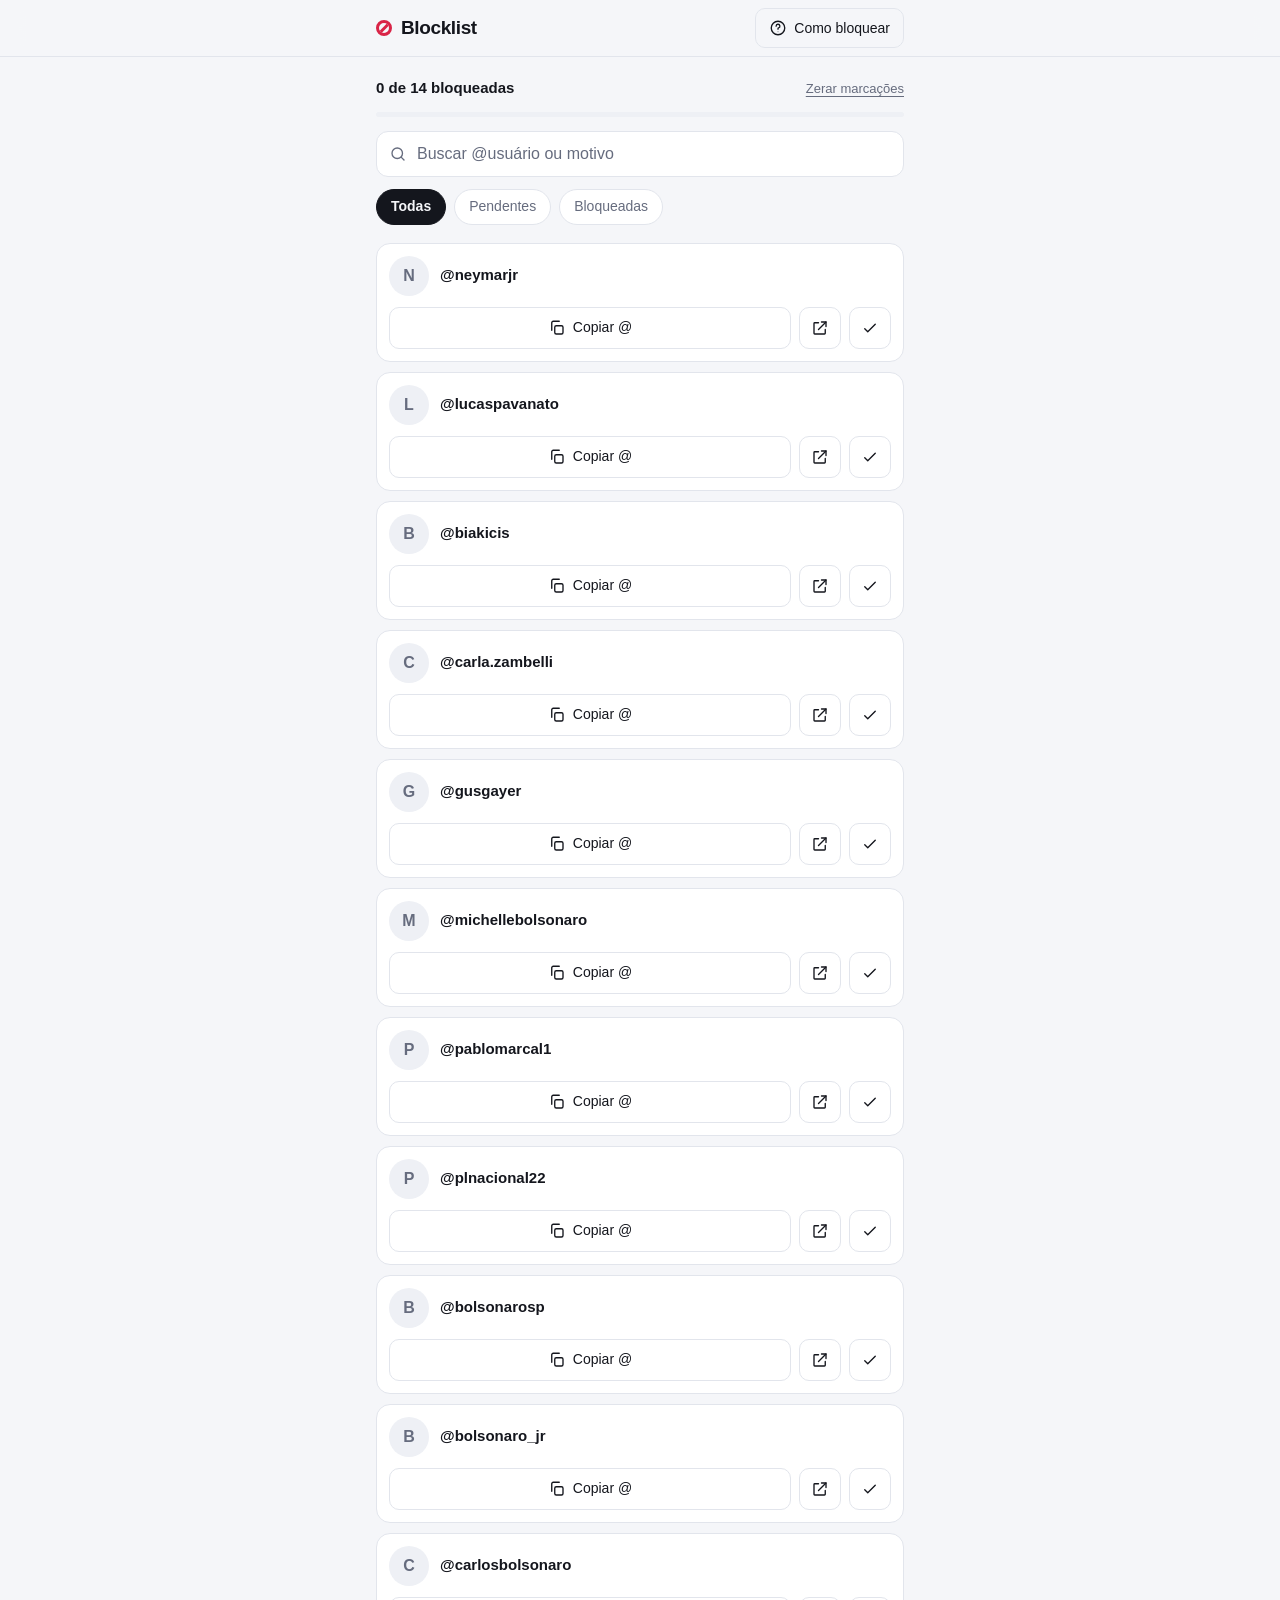
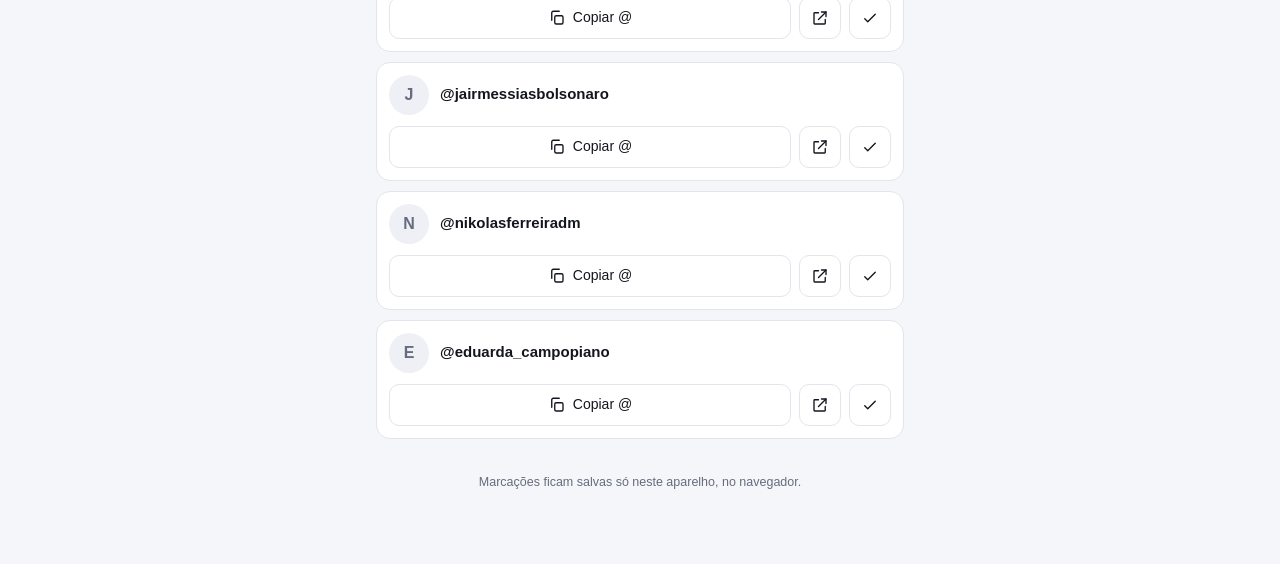
==== public/index.html @ c957976a "Prepara deploy na Cloudflare Workers Move o site para public/ e adiciona wrangler.jsonc servindo os " ====
<!doctype html>
<html lang="pt-BR">
<head>
<meta charset="utf-8">
<meta name="viewport" content="width=device-width, initial-scale=1, viewport-fit=cover">
<meta name="color-scheme" content="dark light">
<meta name="theme-color" content="#0c0d11">
<title>Blocklist</title>
<meta name="description" content="Lista de contas do Instagram para bloquear, com cópia rápida do @ e instruções passo a passo.">
<link rel="icon" href="data:image/svg+xml,<svg xmlns='http://www.w3.org/2000/svg' viewBox='0 0 32 32'><circle cx='16' cy='16' r='11' fill='none' stroke='%23ff4d6a' stroke-width='4'/><line x1='8' y1='24' x2='24' y2='8' stroke='%23ff4d6a' stroke-width='4'/></svg>">
<link rel="stylesheet" href="styles.css">
</head>
<body>

<header class="topbar">
  <div class="wrap topbar__inner">
    <h1 class="brand">
      <span class="brand__mark" aria-hidden="true"></span>
      Blocklist
    </h1>
    <button type="button" class="btn btn--ghost" id="btnHelp">
      <svg class="ico" viewBox="0 0 24 24" aria-hidden="true"><circle cx="12" cy="12" r="9"/><path d="M9.5 9.5a2.5 2.5 0 1 1 3.2 2.4c-.6.2-.7.6-.7 1.1v.5"/><circle cx="12" cy="17" r=".6" fill="currentColor" stroke="none"/></svg>
      Como bloquear
    </button>
  </div>
</header>

<main class="wrap">

  <section class="progress" aria-label="Progresso">
    <div class="progress__row">
      <strong id="progressText">0 de 0 bloqueadas</strong>
      <button type="button" class="linkbtn" id="btnReset">Zerar marcações</button>
    </div>
    <div class="progress__track"><div class="progress__bar" id="progressBar"></div></div>
  </section>

  <div class="controls">
    <div class="search">
      <svg class="ico search__ico" viewBox="0 0 24 24" aria-hidden="true"><circle cx="11" cy="11" r="7"/><path d="m20 20-3.5-3.5"/></svg>
      <input type="search" id="search" placeholder="Buscar @usuário ou motivo" autocomplete="off" autocapitalize="off" spellcheck="false" aria-label="Buscar na lista">
    </div>
    <div class="chips" role="tablist" aria-label="Filtrar lista">
      <button type="button" class="chip is-active" role="tab" aria-selected="true" data-filter="todas">Todas</button>
      <button type="button" class="chip" role="tab" aria-selected="false" data-filter="pendentes">Pendentes</button>
      <button type="button" class="chip" role="tab" aria-selected="false" data-filter="bloqueadas">Bloqueadas</button>
    </div>
  </div>

  <ul class="list" id="list"></ul>

  <p class="empty" id="empty" hidden>Nenhuma conta encontrada.</p>

  <p class="foot">Marcações ficam salvas só neste aparelho, no navegador.</p>
</main>

<dialog class="sheet" id="helpPanel" aria-labelledby="helpTitle">
  <div class="sheet__panel">
    <div class="sheet__grab" aria-hidden="true"></div>
    <h2 class="sheet__title" id="helpTitle">Como bloquear no Instagram</h2>
    <ol class="steps">
      <li>Toque em <strong>Copiar</strong> na conta da lista. O @ vai para a área de transferência.</li>
      <li>Toque em <strong>Abrir</strong> — o perfil abre direto no app. Se preferir, cole o @ na busca do Instagram.</li>
      <li>No perfil, toque nos <strong>três pontinhos</strong> (⋯) no canto superior direito.</li>
      <li>Escolha <strong>Bloquear</strong>.</li>
      <li>Confirme em <strong>Bloquear</strong>. O Instagram oferece bloquear também as contas novas que a pessoa criar — marque essa opção se aparecer.</li>
      <li>Volte aqui e toque no <strong>✓</strong> para marcar a conta como feita.</li>
    </ol>
    <p class="sheet__note">Bloquear é silencioso: a pessoa não recebe nenhum aviso.</p>
    <button type="button" class="btn btn--primary btn--block" id="btnCloseHelp">Entendi</button>
  </div>
</dialog>

<div class="toast" id="toast" role="status" aria-live="polite"></div>

<script src="accounts.js"></script>
<script src="app.js"></script>
</body>
</html>
---- public/styles.css ----
:root {
  --bg: #0c0d11;
  --surface: #14161d;
  --surface-2: #1b1e27;
  --border: #272b36;
  --text: #eceef4;
  --muted: #8b90a0;
  --accent: #ff4d6a;
  --accent-ink: #ffffff;
  --ok: #2fd18b;
  --radius: 14px;
  --safe-b: env(safe-area-inset-bottom, 0px);
}

@media (prefers-color-scheme: light) {
  :root:not([data-theme="dark"]) {
    --bg: #f5f6f9;
    --surface: #ffffff;
    --surface-2: #eef0f5;
    --border: #e2e5ec;
    --text: #14161d;
    --muted: #666c7e;
    --accent: #d92447;
    --ok: #12a06a;
  }
}

* { box-sizing: border-box; }

html { -webkit-text-size-adjust: 100%; }

body {
  margin: 0;
  background: var(--bg);
  color: var(--text);
  font: 16px/1.5 -apple-system, BlinkMacSystemFont, "Segoe UI", Roboto, "Helvetica Neue", Arial, sans-serif;
  -webkit-font-smoothing: antialiased;
  padding-bottom: calc(32px + var(--safe-b));
}

.wrap {
  width: 100%;
  max-width: 560px;
  margin: 0 auto;
  padding: 0 16px;
}

.ico {
  width: 18px;
  height: 18px;
  flex: 0 0 auto;
  fill: none;
  stroke: currentColor;
  stroke-width: 1.8;
  stroke-linecap: round;
  stroke-linejoin: round;
}

/* ---------- topo ---------- */

.topbar {
  position: sticky;
  top: 0;
  z-index: 10;
  background: color-mix(in srgb, var(--bg) 88%, transparent);
  backdrop-filter: saturate(140%) blur(12px);
  border-bottom: 1px solid var(--border);
}

.topbar__inner {
  display: flex;
  align-items: center;
  justify-content: space-between;
  gap: 12px;
  min-height: 56px;
}

.brand {
  display: flex;
  align-items: center;
  gap: 9px;
  margin: 0;
  font-size: 19px;
  letter-spacing: -0.02em;
}

.brand__mark {
  width: 16px;
  height: 16px;
  border-radius: 50%;
  border: 3px solid var(--accent);
  position: relative;
  overflow: hidden;
}

.brand__mark::after {
  content: "";
  position: absolute;
  inset: -4px;
  margin: auto;
  width: 3px;
  height: 22px;
  background: var(--accent);
  transform: rotate(45deg);
}

/* ---------- botões ---------- */

.btn {
  display: inline-flex;
  align-items: center;
  justify-content: center;
  gap: 7px;
  min-height: 40px;
  padding: 0 13px;
  border-radius: 10px;
  border: 1px solid var(--border);
  background: var(--surface);
  color: var(--text);
  font: inherit;
  font-size: 14px;
  font-weight: 500;
  cursor: pointer;
  -webkit-tap-highlight-color: transparent;
  transition: background .15s, border-color .15s, transform .08s;
}

.btn:active { transform: scale(.97); }

.btn--ghost { background: transparent; }

.btn--primary {
  background: var(--accent);
  border-color: var(--accent);
  color: var(--accent-ink);
}

.btn--block { width: 100%; min-height: 48px; font-size: 16px; }

.linkbtn {
  border: 0;
  background: none;
  padding: 4px 0;
  color: var(--muted);
  font: inherit;
  font-size: 13px;
  text-decoration: underline;
  text-underline-offset: 3px;
  cursor: pointer;
}

:is(.btn, .chip, .linkbtn, .icon-btn, input):focus-visible {
  outline: 2px solid var(--accent);
  outline-offset: 2px;
}

/* ---------- progresso ---------- */

.progress { padding: 18px 0 14px; }

.progress__row {
  display: flex;
  align-items: baseline;
  justify-content: space-between;
  gap: 12px;
  margin-bottom: 9px;
}

.progress__row strong { font-size: 15px; font-weight: 600; }

.progress__track {
  height: 5px;
  border-radius: 99px;
  background: var(--surface-2);
  overflow: hidden;
}

.progress__bar {
  height: 100%;
  width: 0;
  border-radius: 99px;
  background: var(--ok);
  transition: width .3s ease;
}

/* ---------- busca e filtros ---------- */

.controls { display: grid; gap: 10px; margin-bottom: 16px; }

.search { position: relative; }

.search__ico {
  position: absolute;
  left: 13px;
  top: 50%;
  transform: translateY(-50%);
  color: var(--muted);
  pointer-events: none;
}

.search input {
  width: 100%;
  min-height: 46px;
  padding: 0 14px 0 40px;
  border-radius: 12px;
  border: 1px solid var(--border);
  background: var(--surface);
  color: var(--text);
  font: inherit;
  font-size: 16px; /* 16px evita zoom automático no iOS */
}

.search input::placeholder { color: var(--muted); }
.search input::-webkit-search-cancel-button { filter: grayscale(1) opacity(.6); }

.chips {
  display: flex;
  gap: 8px;
  overflow-x: auto;
  scrollbar-width: none;
  margin: 0 -16px;
  padding: 2px 16px;
}

.chips::-webkit-scrollbar { display: none; }

.chip {
  flex: 0 0 auto;
  min-height: 36px;
  padding: 0 14px;
  border-radius: 99px;
  border: 1px solid var(--border);
  background: var(--surface);
  color: var(--muted);
  font: inherit;
  font-size: 14px;
  cursor: pointer;
  -webkit-tap-highlight-color: transparent;
}

.chip.is-active {
  background: var(--text);
  border-color: var(--text);
  color: var(--bg);
  font-weight: 600;
}

/* ---------- lista ---------- */

.list {
  list-style: none;
  margin: 0;
  padding: 0;
  display: grid;
  gap: 10px;
}

.item {
  background: var(--surface);
  border: 1px solid var(--border);
  border-radius: var(--radius);
  padding: 12px;
  transition: opacity .2s;
}

.item.is-blocked { opacity: .5; }
.item.is-blocked .item__handle { text-decoration: line-through; }

.item__head {
  display: flex;
  align-items: center;
  gap: 11px;
  margin-bottom: 11px;
}

.avatar {
  width: 40px;
  height: 40px;
  flex: 0 0 auto;
  border-radius: 50%;
  display: grid;
  place-items: center;
  background: var(--surface-2);
  color: var(--muted);
  font-weight: 700;
  font-size: 16px;
  text-transform: uppercase;
}

.item__meta { min-width: 0; flex: 1; }

.item__handle {
  font-weight: 600;
  font-size: 15px;
  white-space: nowrap;
  overflow: hidden;
  text-overflow: ellipsis;
}

.item__note {
  color: var(--muted);
  font-size: 13px;
  line-height: 1.35;
  margin-top: 2px;
  display: -webkit-box;
  -webkit-line-clamp: 2;
  -webkit-box-orient: vertical;
  overflow: hidden;
}

.item__actions {
  display: grid;
  grid-template-columns: 1fr auto auto;
  gap: 8px;
}

.item__actions .btn { min-height: 42px; }

.btn--icon { padding: 0; width: 42px; }

.btn--done {
  color: var(--ok);
  border-color: color-mix(in srgb, var(--ok) 45%, var(--border));
  background: color-mix(in srgb, var(--ok) 12%, transparent);
}

.btn.is-copied {
  color: var(--ok);
  border-color: color-mix(in srgb, var(--ok) 45%, var(--border));
}

.empty, .foot {
  text-align: center;
  color: var(--muted);
  font-size: 14px;
  padding: 28px 8px;
}

.foot { font-size: 12.5px; padding-top: 22px; }

/* ---------- painel de instruções ---------- */

.sheet {
  border: 0;
  padding: 0;
  background: transparent;
  width: 100%;
  max-width: 560px;
  margin: auto auto 0;
}

.sheet::backdrop { background: rgba(0, 0, 0, .65); }

.sheet__panel {
  background: var(--surface);
  border: 1px solid var(--border);
  border-bottom: 0;
  border-radius: 20px 20px 0 0;
  padding: 10px 18px calc(20px + var(--safe-b));
  color: var(--text);
}

.sheet__grab {
  width: 38px;
  height: 4px;
  border-radius: 99px;
  background: var(--border);
  margin: 0 auto 14px;
}

.sheet__title { margin: 0 0 14px; font-size: 18px; letter-spacing: -0.01em; }

.steps { margin: 0 0 16px; padding-left: 20px; display: grid; gap: 10px; }
.steps li { font-size: 14.5px; line-height: 1.45; padding-left: 2px; }
.steps strong { font-weight: 600; }

.sheet__note {
  margin: 0 0 16px;
  padding: 11px 13px;
  border-radius: 10px;
  background: var(--surface-2);
  color: var(--muted);
  font-size: 13.5px;
}

/* ---------- toast ---------- */

.toast {
  position: fixed;
  left: 50%;
  bottom: calc(22px + var(--safe-b));
  transform: translate(-50%, 14px);
  z-index: 50;
  max-width: calc(100% - 32px);
  padding: 11px 16px;
  border-radius: 99px;
  background: var(--text);
  color: var(--bg);
  font-size: 14px;
  font-weight: 500;
  opacity: 0;
  pointer-events: none;
  transition: opacity .2s, transform .2s;
}

.toast.is-on { opacity: 1; transform: translate(-50%, 0); }

@media (prefers-reduced-motion: reduce) {
  * { transition: none !important; animation: none !important; }
}
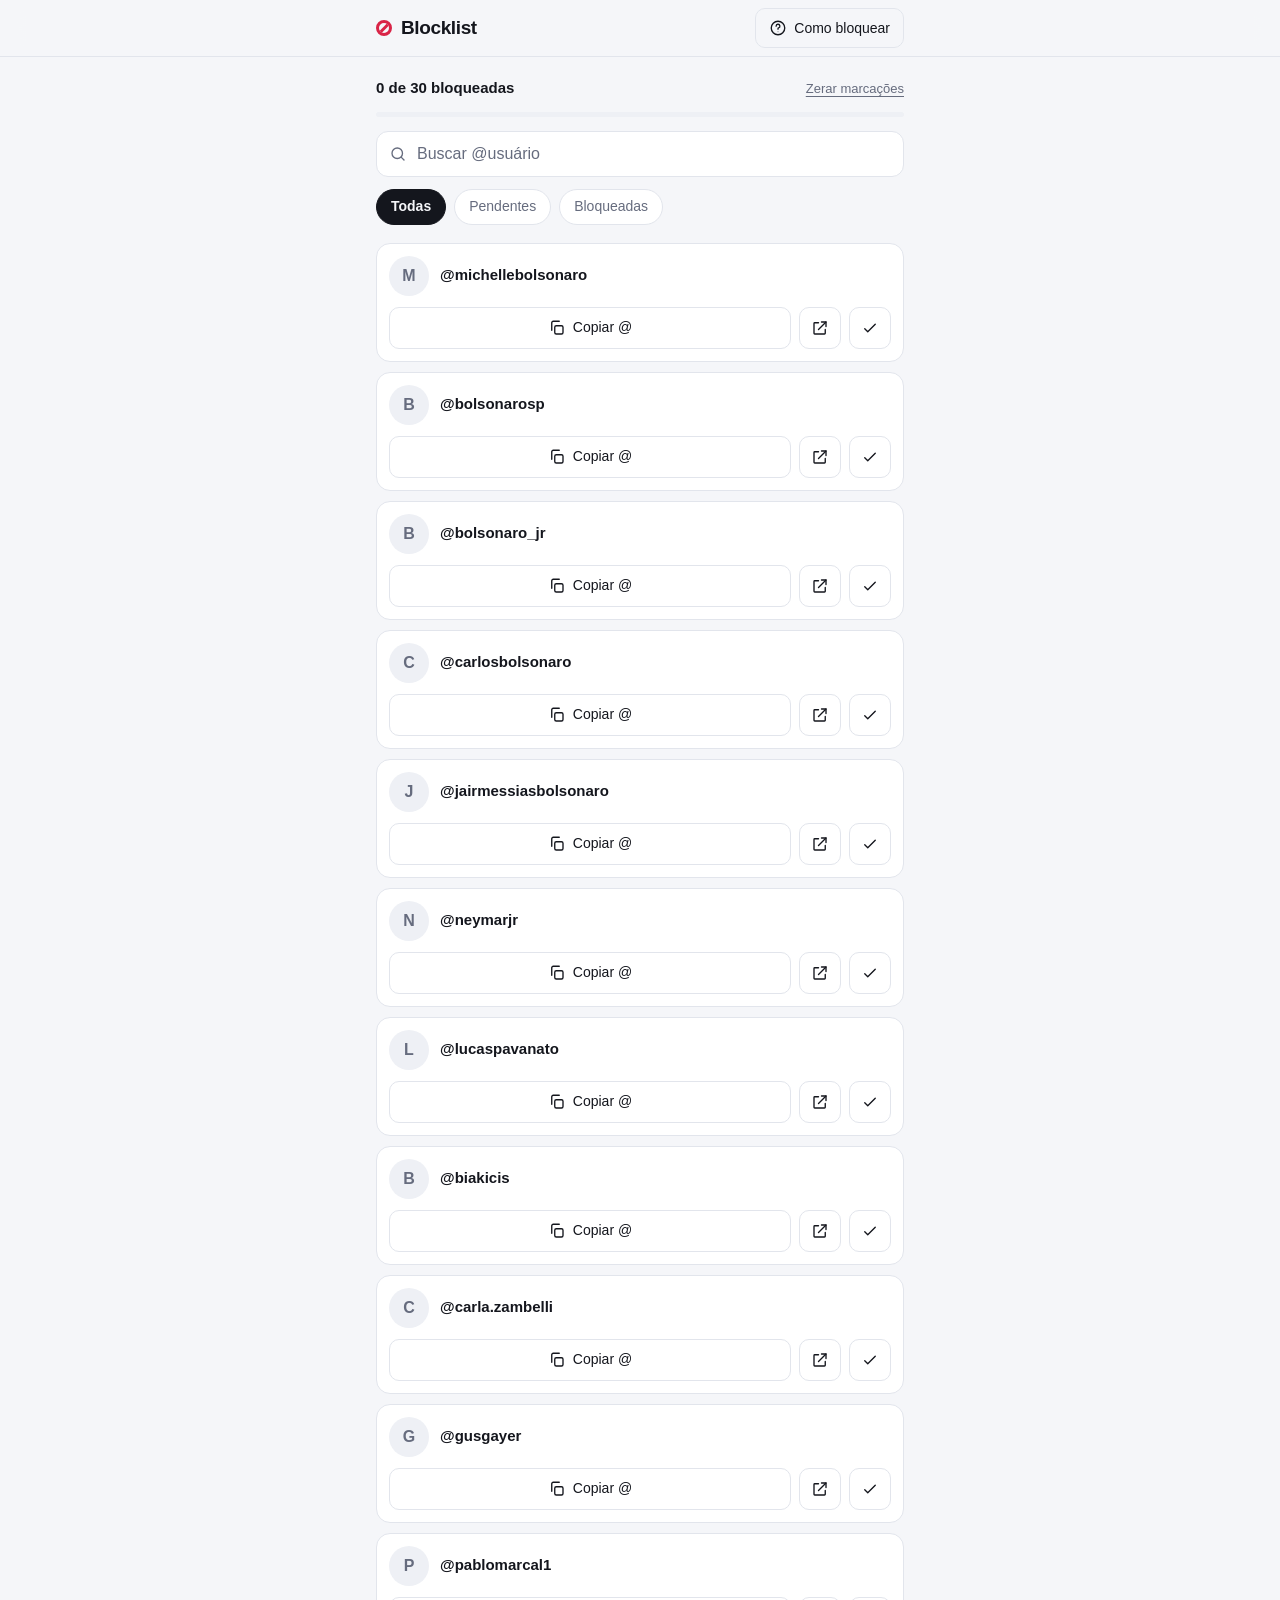
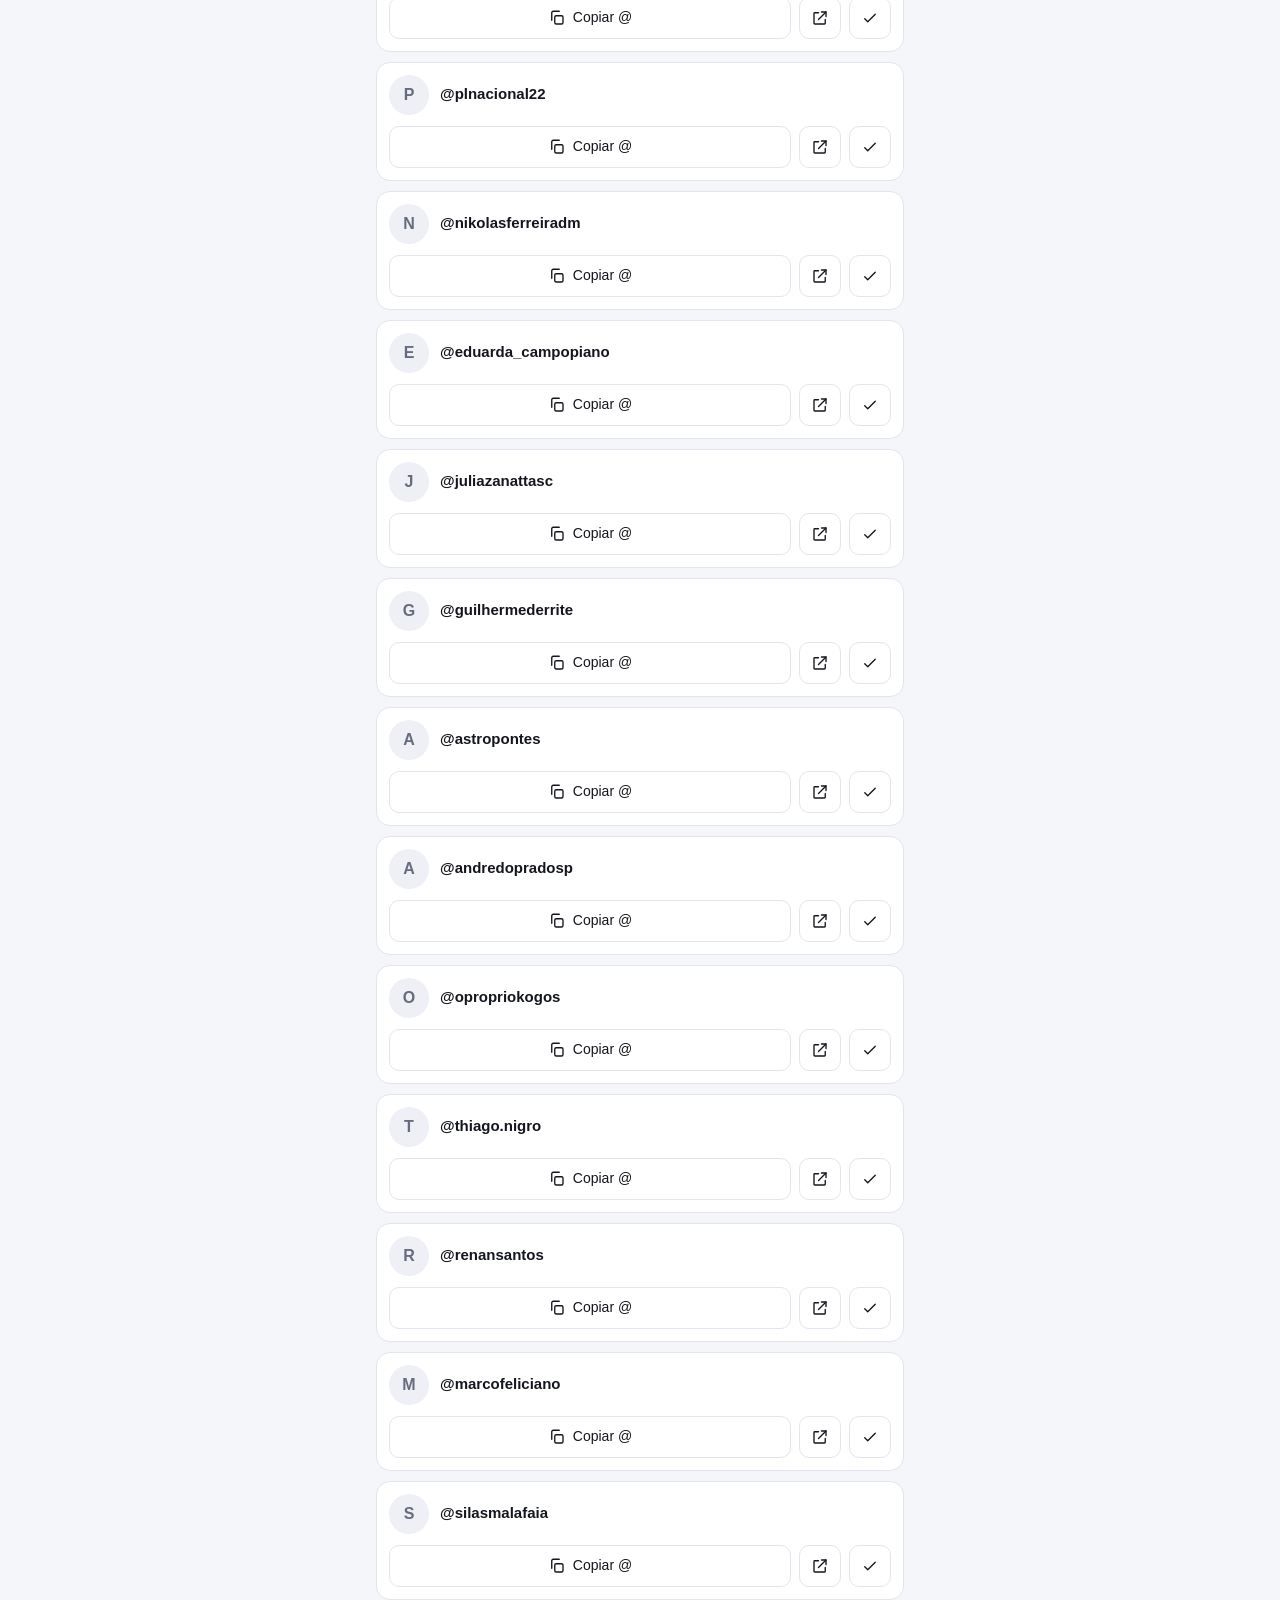
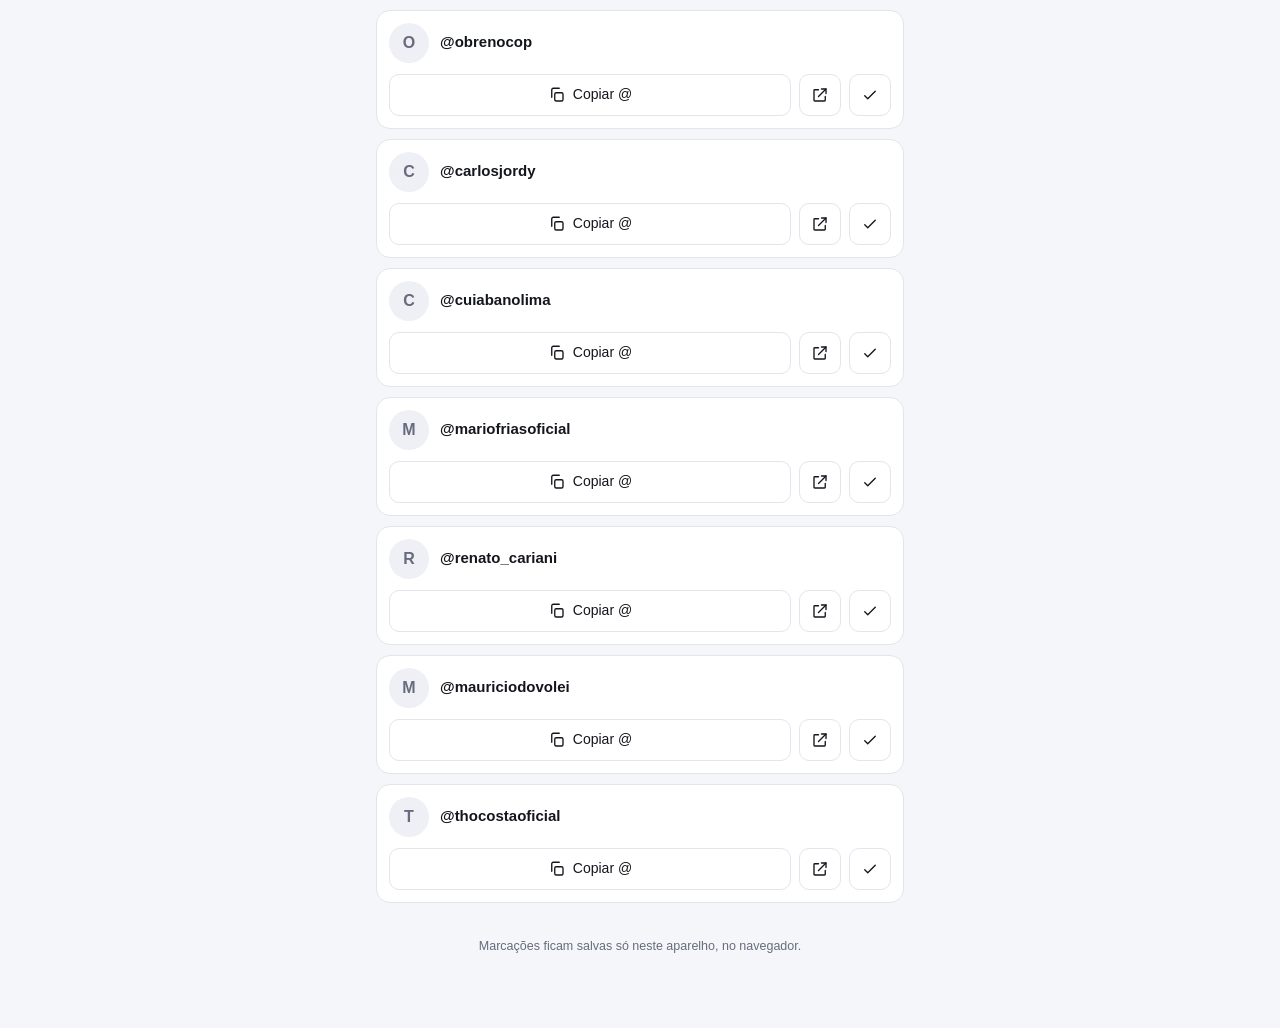
==== commit 7678ed0b: "Simplifica o placeholder da busca Nenhuma conta usa nota, então "ou motivo" só confundia.  Co-Author" ====
--- a/public/index.html
+++ b/public/index.html
@@ -38,7 +38,7 @@
   <div class="controls">
     <div class="search">
       <svg class="ico search__ico" viewBox="0 0 24 24" aria-hidden="true"><circle cx="11" cy="11" r="7"/><path d="m20 20-3.5-3.5"/></svg>
-      <input type="search" id="search" placeholder="Buscar @usuário ou motivo" autocomplete="off" autocapitalize="off" spellcheck="false" aria-label="Buscar na lista">
+      <input type="search" id="search" placeholder="Buscar @usuário" autocomplete="off" autocapitalize="off" spellcheck="false" aria-label="Buscar na lista">
     </div>
     <div class="chips" role="tablist" aria-label="Filtrar lista">
       <button type="button" class="chip is-active" role="tab" aria-selected="true" data-filter="todas">Todas</button>
@@ -57,16 +57,73 @@
 <dialog class="sheet" id="helpPanel" aria-labelledby="helpTitle">
   <div class="sheet__panel">
     <div class="sheet__grab" aria-hidden="true"></div>
-    <h2 class="sheet__title" id="helpTitle">Como bloquear no Instagram</h2>
-    <ol class="steps">
-      <li>Toque em <strong>Copiar</strong> na conta da lista. O @ vai para a área de transferência.</li>
-      <li>Toque em <strong>Abrir</strong> — o perfil abre direto no app. Se preferir, cole o @ na busca do Instagram.</li>
-      <li>No perfil, toque nos <strong>três pontinhos</strong> (⋯) no canto superior direito.</li>
-      <li>Escolha <strong>Bloquear</strong>.</li>
-      <li>Confirme em <strong>Bloquear</strong>. O Instagram oferece bloquear também as contas novas que a pessoa criar — marque essa opção se aparecer.</li>
-      <li>Volte aqui e toque no <strong>✓</strong> para marcar a conta como feita.</li>
+    <h2 class="sheet__title" id="helpTitle">Como bloquear sem entrar nos perfis</h2>
+    <p class="sheet__lead">Dá para bloquear direto pelas configurações, sem precisar visitar a página nem o feed dessas contas.</p>
+
+    <ol class="guide">
+
+      <li class="guide__step">
+        <div class="guide__head">
+          <span class="guide__num" aria-hidden="true">1</span>
+          <p class="guide__text">No Instagram, vá em <strong>Configurações e atividade</strong> › <strong>Bloqueados</strong>.</p>
+        </div>
+        <div class="phone" aria-hidden="true">
+          <div class="phone__bar"><span>9:41</span><span class="phone__status"></span></div>
+          <div class="phone__nav">
+            <svg class="phone__back" viewBox="0 0 24 24"><path d="m15 5-7 7 7 7"/></svg>
+            <span class="phone__navtitle">Configurações e atividade</span>
+          </div>
+          <ul class="phone__list">
+            <li><svg class="phone__ico" viewBox="0 0 24 24"><path d="M4 7h16M4 12h16M4 17h10"/></svg>Sua atividade<span class="phone__chev"></span></li>
+            <li><svg class="phone__ico" viewBox="0 0 24 24"><path d="M18 16V11a6 6 0 1 0-12 0v5l-2 3h16z"/><path d="M10 21h4"/></svg>Notificações<span class="phone__chev"></span></li>
+            <li><svg class="phone__ico" viewBox="0 0 24 24"><rect x="5" y="10" width="14" height="10" rx="2"/><path d="M8 10V7a4 4 0 0 1 8 0v3"/></svg>Privacidade<span class="phone__chev"></span></li>
+            <li><svg class="phone__ico" viewBox="0 0 24 24"><path d="M12 3 5 6v6c0 4 3 7 7 9 4-2 7-5 7-9V6z"/><path d="m9 12 2 2 4-4"/></svg>Segurança<span class="phone__chev"></span></li>
+            <li class="is-hl"><svg class="phone__ico" viewBox="0 0 24 24"><circle cx="12" cy="12" r="8"/><path d="m6.5 17.5 11-11"/></svg>Bloqueados<span class="phone__chev"></span></li>
+          </ul>
+        </div>
+      </li>
+
+      <li class="guide__step">
+        <div class="guide__head">
+          <span class="guide__num" aria-hidden="true">2</span>
+          <p class="guide__text">Toque no ícone <strong>+</strong>, cole o <strong>@</strong> que você copiou aqui e selecione <strong>Bloquear</strong>.</p>
+        </div>
+        <div class="phone" aria-hidden="true">
+          <div class="phone__bar"><span>9:41</span><span class="phone__status"></span></div>
+          <div class="phone__nav">
+            <svg class="phone__back" viewBox="0 0 24 24"><path d="m15 5-7 7 7 7"/></svg>
+            <span class="phone__navtitle">Bloqueados</span>
+            <svg class="phone__plus" viewBox="0 0 24 24"><circle cx="12" cy="12" r="9"/><path d="M12 8v8M8 12h8"/></svg>
+          </div>
+          <div class="phone__body">
+            <div class="phone__field phone__field--search">
+              <svg viewBox="0 0 24 24"><circle cx="11" cy="11" r="6.5"/><path d="m19 19-3.2-3.2"/></svg>Pesquisar
+            </div>
+            <div class="phone__field phone__field--input">Digite o nome do perfil...</div>
+            <div class="phone__cta">Bloquear</div>
+          </div>
+        </div>
+      </li>
+
+      <li class="guide__step">
+        <div class="guide__head">
+          <span class="guide__num" aria-hidden="true">3</span>
+          <p class="guide__text">Pronto. Você bloqueia pelas configurações, sem dar visualização a nenhum desses perfis.</p>
+        </div>
+        <div class="guide__art" aria-hidden="true">
+          <svg viewBox="0 0 120 100">
+            <circle cx="50" cy="34" r="17"/>
+            <path d="M20 86a30 30 0 0 1 60 0z"/>
+            <g class="guide__art-rays"><path d="M14 30 4 24M16 48 5 50M20 15 13 7"/></g>
+            <circle class="guide__art-ban" cx="88" cy="70" r="20"/>
+            <path class="guide__art-ban" d="m74 84 28-28"/>
+          </svg>
+        </div>
+      </li>
+
     </ol>
-    <p class="sheet__note">Bloquear é silencioso: a pessoa não recebe nenhum aviso.</p>
+
+    <p class="sheet__note">Bloquear é silencioso: a pessoa não recebe aviso nenhum. Se preferir ir pelo perfil, use o botão <strong>Abrir</strong> do card e os três pontinhos (⋯) › Bloquear.</p>
     <button type="button" class="btn btn--primary btn--block" id="btnCloseHelp">Entendi</button>
   </div>
 </dialog>
--- a/public/styles.css
+++ b/public/styles.css
@@ -358,6 +358,9 @@
   border-radius: 20px 20px 0 0;
   padding: 10px 18px calc(20px + var(--safe-b));
   color: var(--text);
+  max-height: 86dvh;
+  overflow-y: auto;
+  overscroll-behavior: contain;
 }
 
 .sheet__grab {
@@ -370,9 +373,198 @@
 
 .sheet__title { margin: 0 0 14px; font-size: 18px; letter-spacing: -0.01em; }
 
-.steps { margin: 0 0 16px; padding-left: 20px; display: grid; gap: 10px; }
-.steps li { font-size: 14.5px; line-height: 1.45; padding-left: 2px; }
-.steps strong { font-weight: 600; }
+.sheet__lead {
+  margin: 0 0 20px;
+  color: var(--muted);
+  font-size: 14px;
+  line-height: 1.45;
+}
+
+.guide {
+  list-style: none;
+  margin: 0 0 18px;
+  padding: 0;
+  display: grid;
+  gap: 24px;
+}
+
+.guide__step { display: grid; gap: 13px; }
+
+.guide__head { display: flex; align-items: flex-start; gap: 11px; }
+
+.guide__num {
+  flex: 0 0 auto;
+  width: 26px;
+  height: 26px;
+  border-radius: 50%;
+  display: grid;
+  place-items: center;
+  background: var(--text);
+  color: var(--bg);
+  font-size: 14px;
+  font-weight: 700;
+  line-height: 1;
+}
+
+.guide__text { margin: 0; font-size: 14.5px; line-height: 1.45; }
+.guide__text strong { font-weight: 600; }
+
+/* ---------- maquete de celular (cores fixas: representa um print do app) ---------- */
+
+.phone {
+  --ph-ink: #111318;
+  --ph-mut: #9aa0ab;
+  --ph-line: #e9ebef;
+  --ph-blue: #3b93f7;
+  width: 100%;
+  max-width: 268px;
+  margin: 0 auto;
+  background: #fff;
+  color: var(--ph-ink);
+  border: 3px solid #1a1c22;
+  border-radius: 20px;
+  overflow: hidden;
+  box-shadow: 0 8px 22px rgba(0, 0, 0, .22);
+}
+
+.phone__bar {
+  display: flex;
+  align-items: center;
+  justify-content: space-between;
+  padding: 7px 12px 4px;
+  font-size: 10px;
+  font-weight: 600;
+}
+
+.phone__status {
+  width: 22px;
+  height: 9px;
+  border: 1.2px solid var(--ph-ink);
+  border-radius: 2.5px;
+  position: relative;
+  opacity: .7;
+}
+
+.phone__status::after {
+  content: "";
+  position: absolute;
+  inset: 1.5px;
+  right: 7px;
+  background: var(--ph-ink);
+  border-radius: 1px;
+}
+
+.phone__nav {
+  display: flex;
+  align-items: center;
+  gap: 8px;
+  padding: 3px 11px 9px;
+  border-bottom: 1px solid var(--ph-line);
+}
+
+.phone__navtitle { flex: 1; font-size: 12px; font-weight: 700; }
+
+.phone__back, .phone__plus {
+  width: 13px;
+  height: 13px;
+  flex: 0 0 auto;
+  fill: none;
+  stroke: var(--ph-ink);
+  stroke-width: 2;
+  stroke-linecap: round;
+  stroke-linejoin: round;
+}
+
+.phone__plus { width: 15px; height: 15px; stroke: var(--ph-blue); }
+
+.phone__list { list-style: none; margin: 0; padding: 4px 0 8px; }
+
+.phone__list li {
+  display: flex;
+  align-items: center;
+  gap: 9px;
+  padding: 7px 11px;
+  font-size: 11.5px;
+}
+
+.phone__list li.is-hl { background: #dde3ef; font-weight: 600; }
+
+.phone__ico {
+  width: 14px;
+  height: 14px;
+  flex: 0 0 auto;
+  fill: none;
+  stroke: var(--ph-ink);
+  stroke-width: 1.7;
+  stroke-linecap: round;
+  stroke-linejoin: round;
+}
+
+.phone__chev {
+  margin-left: auto;
+  width: 5px;
+  height: 5px;
+  border-right: 1.4px solid var(--ph-mut);
+  border-top: 1.4px solid var(--ph-mut);
+  transform: rotate(45deg);
+}
+
+.phone__body { padding: 11px; display: grid; gap: 8px; }
+
+.phone__field {
+  display: flex;
+  align-items: center;
+  gap: 6px;
+  min-height: 27px;
+  padding: 0 9px;
+  border-radius: 7px;
+  font-size: 11px;
+  color: var(--ph-mut);
+}
+
+.phone__field svg {
+  width: 12px;
+  height: 12px;
+  flex: 0 0 auto;
+  fill: none;
+  stroke: var(--ph-mut);
+  stroke-width: 1.8;
+  stroke-linecap: round;
+}
+
+.phone__field--search { background: #f0f1f4; }
+.phone__field--input { border: 1px solid var(--ph-line); }
+
+.phone__cta {
+  min-height: 29px;
+  display: grid;
+  place-items: center;
+  border-radius: 7px;
+  background: var(--ph-blue);
+  color: #fff;
+  font-size: 11.5px;
+  font-weight: 600;
+}
+
+/* ---------- ilustração do passo 3 ---------- */
+
+.guide__art { display: grid; place-items: center; padding: 2px 0 4px; }
+
+.guide__art svg { width: 128px; height: auto; fill: var(--text); stroke: none; }
+
+.guide__art-rays {
+  fill: none;
+  stroke: var(--text);
+  stroke-width: 4;
+  stroke-linecap: round;
+}
+
+.guide__art-ban {
+  fill: none;
+  stroke: var(--accent);
+  stroke-width: 7;
+  stroke-linecap: round;
+}
 
 .sheet__note {
   margin: 0 0 16px;
